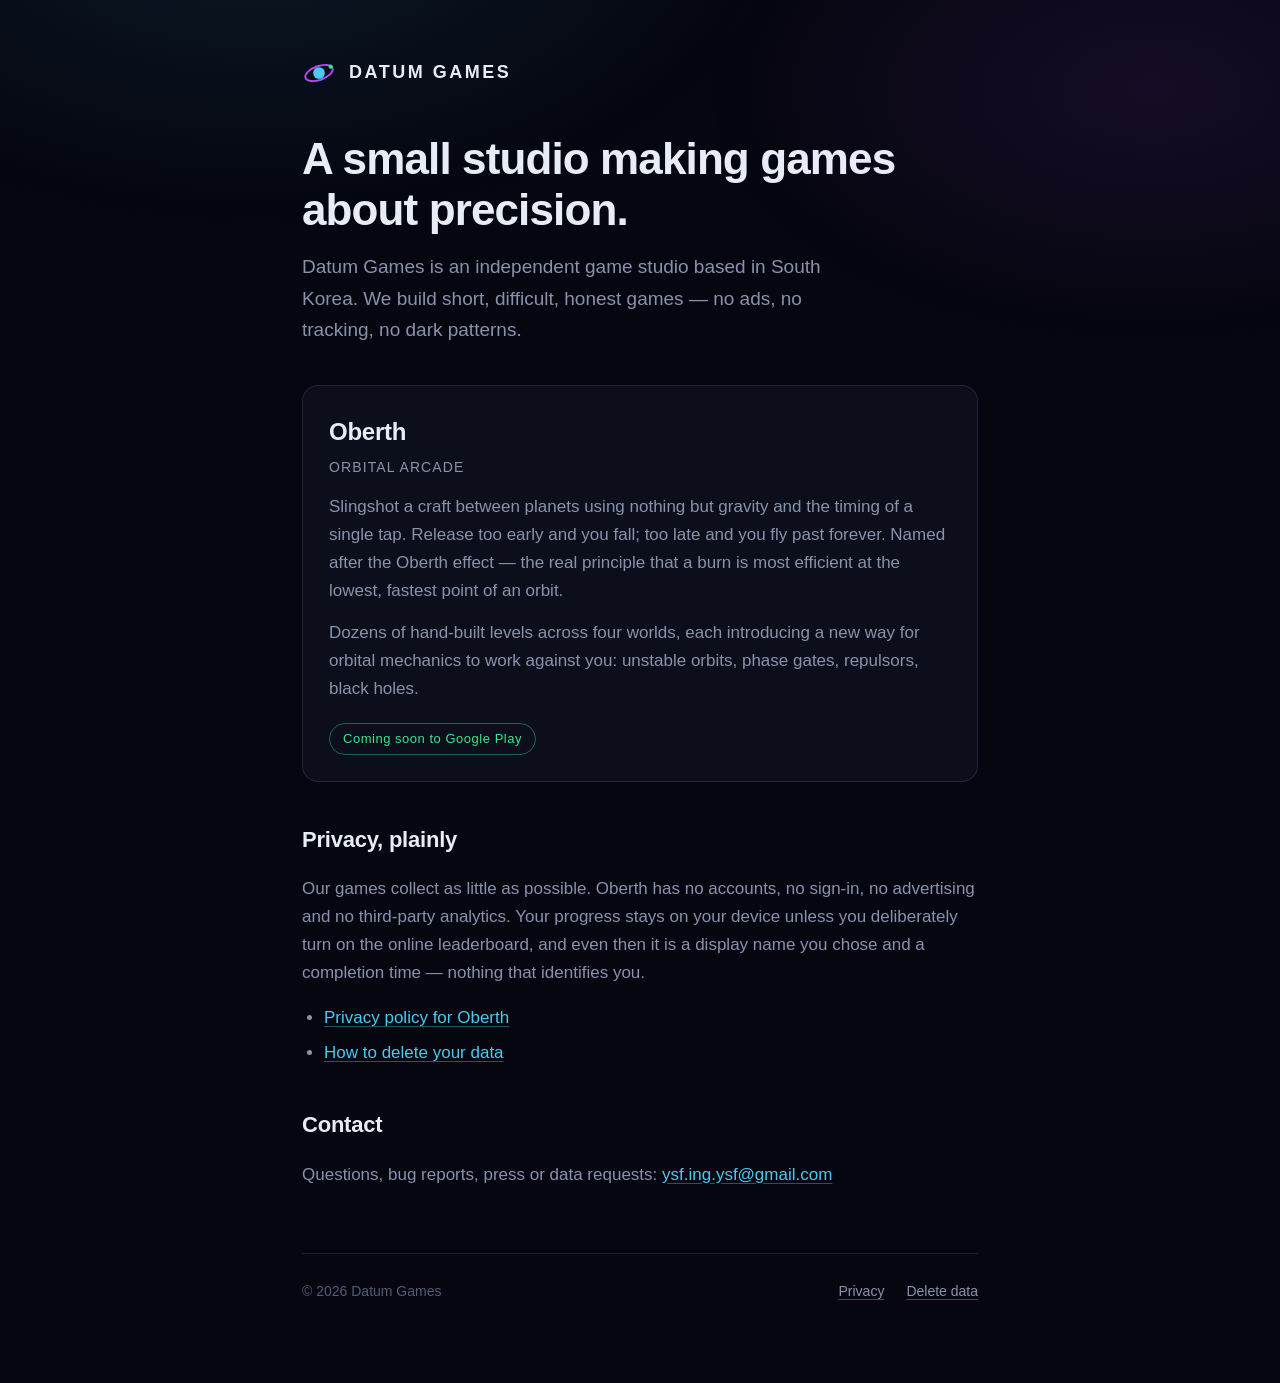
==== index.html @ 2ebe7a08 "Datum Games site: studio page, privacy policy and data deletion Google Play needs three public URLs " ====
<!doctype html>
<html lang="en">
<head>
<meta charset="utf-8">
<meta name="viewport" content="width=device-width, initial-scale=1">
<title>Datum Games</title>
<meta name="description" content="Datum Games is a small independent game studio. We make Oberth, an orbital arcade game about timing.">
<link rel="stylesheet" href="style.css">
<link rel="icon" href="data:image/svg+xml,<svg xmlns='http://www.w3.org/2000/svg' viewBox='0 0 32 32'><circle cx='16' cy='16' r='5' fill='%234CC9F0'/><ellipse cx='16' cy='16' rx='13' ry='6' fill='none' stroke='%23B34CF0' stroke-width='2'/></svg>">
</head>
<body>
<div class="wrap">

  <a class="brand" href="./">
    <svg class="mark" viewBox="0 0 32 32" aria-hidden="true">
      <ellipse cx="16" cy="16" rx="13.5" ry="6.5" fill="none" stroke="#B34CF0" stroke-width="1.8" transform="rotate(-20 16 16)"/>
      <circle cx="16" cy="16" r="5.5" fill="#4CC9F0"/>
      <circle cx="27" cy="10" r="2" fill="#39E68B"/>
    </svg>
    <span class="brand-name">Datum Games</span>
  </a>

  <h1>A small studio making games about precision.</h1>
  <p class="lede">
    Datum Games is an independent game studio based in South Korea. We build
    short, difficult, honest games — no ads, no tracking, no dark patterns.
  </p>

  <div class="game">
    <h2>Oberth</h2>
    <p class="tagline">Orbital arcade</p>
    <p>
      Slingshot a craft between planets using nothing but gravity and the
      timing of a single tap. Release too early and you fall; too late and you
      fly past forever. Named after the Oberth effect — the real principle that
      a burn is most efficient at the lowest, fastest point of an orbit.
    </p>
    <p>
      Dozens of hand-built levels across four worlds, each introducing a new
      way for orbital mechanics to work against you: unstable orbits, phase
      gates, repulsors, black holes.
    </p>
    <span class="status">Coming soon to Google Play</span>
  </div>

  <h2>Privacy, plainly</h2>
  <p>
    Our games collect as little as possible. Oberth has no accounts, no
    sign-in, no advertising and no third-party analytics. Your progress stays
    on your device unless you deliberately turn on the online leaderboard, and
    even then it is a display name you chose and a completion time — nothing
    that identifies you.
  </p>
  <ul>
    <li><a href="privacy.html">Privacy policy for Oberth</a></li>
    <li><a href="delete-data.html">How to delete your data</a></li>
  </ul>

  <h2>Contact</h2>
  <p>
    Questions, bug reports, press or data requests:
    <a href="mailto:ysf.ing.ysf@gmail.com">ysf.ing.ysf@gmail.com</a>
  </p>

  <footer>
    <span>© 2026 Datum Games</span>
    <span class="spacer"></span>
    <a href="privacy.html">Privacy</a>
    <a href="delete-data.html">Delete data</a>
  </footer>

</div>
</body>
</html>
---- style.css ----
/*
 * Datum Games — shared styles.
 *
 * The palette is Oberth's own (src/theme.ts): near-black background, cyan
 * primary, violet accent. The site should look like it came from the same place
 * the game did.
 *
 * Everything is self-contained — no webfonts, no CDN, no analytics. A privacy
 * policy served from a page that phones a third party is a bad look, and this
 * site exists partly to be that policy's home.
 */

:root {
  --bg: #05060f;
  --bg-deep: #02030a;
  --panel: rgba(140, 160, 210, 0.06);
  --edge: rgba(140, 160, 210, 0.16);
  --text: #e8ecf8;
  --dim: #8992ad;
  --faint: #535b75;
  --primary: #4cc9f0;
  --accent: #b34cf0;
  --goal: #39e68b;
}

* {
  box-sizing: border-box;
}

body {
  margin: 0;
  background: var(--bg);
  color: var(--text);
  font-family: -apple-system, BlinkMacSystemFont, "Segoe UI", Roboto, "Helvetica Neue",
    Arial, "Apple SD Gothic Neo", "Noto Sans KR", sans-serif;
  line-height: 1.65;
  font-size: 17px;
  -webkit-font-smoothing: antialiased;
}

/* A faint deep-space wash, so the page is not a flat black rectangle. */
body::before {
  content: "";
  position: fixed;
  inset: 0;
  pointer-events: none;
  background:
    radial-gradient(60vw 50vh at 20% -10%, rgba(76, 201, 240, 0.10), transparent 70%),
    radial-gradient(50vw 40vh at 90% 10%, rgba(179, 76, 240, 0.10), transparent 70%);
}

.wrap {
  position: relative;
  max-width: 720px;
  margin: 0 auto;
  padding: 56px 22px 80px;
}

/* ---- masthead ---- */

.brand {
  display: flex;
  align-items: center;
  gap: 13px;
  text-decoration: none;
  color: inherit;
  margin-bottom: 44px;
}

.mark {
  width: 34px;
  height: 34px;
  flex: none;
}

.brand-name {
  font-size: 18px;
  font-weight: 700;
  letter-spacing: 0.14em;
  text-transform: uppercase;
}

h1 {
  font-size: clamp(30px, 6vw, 44px);
  line-height: 1.15;
  letter-spacing: -0.02em;
  margin: 0 0 16px;
}

.lede {
  color: var(--dim);
  font-size: clamp(17px, 2.4vw, 19px);
  margin: 0 0 40px;
  max-width: 54ch;
}

/* ---- game card ---- */

.game {
  border: 1px solid var(--edge);
  border-radius: 16px;
  background: var(--panel);
  padding: 26px;
  margin: 0 0 20px;
}

.game h2 {
  margin: 0 0 4px;
  font-size: 24px;
  letter-spacing: -0.01em;
}

.tagline {
  color: var(--primary);
  font-size: 14px;
  letter-spacing: 0.08em;
  text-transform: uppercase;
  margin: 0 0 16px;
}

.game p {
  color: var(--dim);
  margin: 0 0 14px;
}

.game p:last-child {
  margin-bottom: 0;
}

.status {
  display: inline-block;
  border: 1px solid rgba(57, 230, 139, 0.4);
  color: var(--goal);
  border-radius: 999px;
  padding: 4px 13px;
  font-size: 13px;
  letter-spacing: 0.04em;
  margin-top: 6px;
}

/* ---- long-form pages ---- */

h2 {
  font-size: 22px;
  margin: 40px 0 12px;
  letter-spacing: -0.01em;
}

h3 {
  font-size: 18px;
  margin: 28px 0 8px;
  color: var(--primary);
}

p,
li {
  color: var(--dim);
}

strong {
  color: var(--text);
  font-weight: 600;
}

a {
  color: var(--primary);
  text-decoration-color: rgba(76, 201, 240, 0.4);
  text-underline-offset: 3px;
}

a:hover {
  text-decoration-color: var(--primary);
}

ul {
  padding-left: 22px;
}

li {
  margin-bottom: 7px;
}

hr {
  border: 0;
  border-top: 1px solid var(--edge);
  margin: 40px 0;
}

/* Tables carry the "what we collect" grid, which is the substance of the
   policy — so they get to be readable on a phone rather than clipped. */
.table-scroll {
  overflow-x: auto;
  margin: 18px 0;
}

table {
  border-collapse: collapse;
  width: 100%;
  min-width: 460px;
  font-size: 15px;
}

th,
td {
  text-align: left;
  padding: 11px 14px;
  border-bottom: 1px solid var(--edge);
  vertical-align: top;
}

th {
  color: var(--text);
  font-weight: 600;
  border-bottom-color: rgba(140, 160, 210, 0.3);
}

td {
  color: var(--dim);
}

.note {
  border-left: 2px solid var(--accent);
  padding: 2px 0 2px 16px;
  margin: 22px 0;
  color: var(--dim);
}

.updated {
  color: var(--faint);
  font-size: 14px;
  margin-top: 8px;
}

/* ---- footer ---- */

footer {
  margin-top: 64px;
  padding-top: 26px;
  border-top: 1px solid var(--edge);
  color: var(--faint);
  font-size: 14px;
  display: flex;
  flex-wrap: wrap;
  gap: 10px 22px;
  align-items: center;
}

footer a {
  color: var(--dim);
}

footer .spacer {
  flex: 1;
}

@media (max-width: 560px) {
  .wrap {
    padding: 38px 18px 60px;
  }
  body {
    font-size: 16px;
  }
}
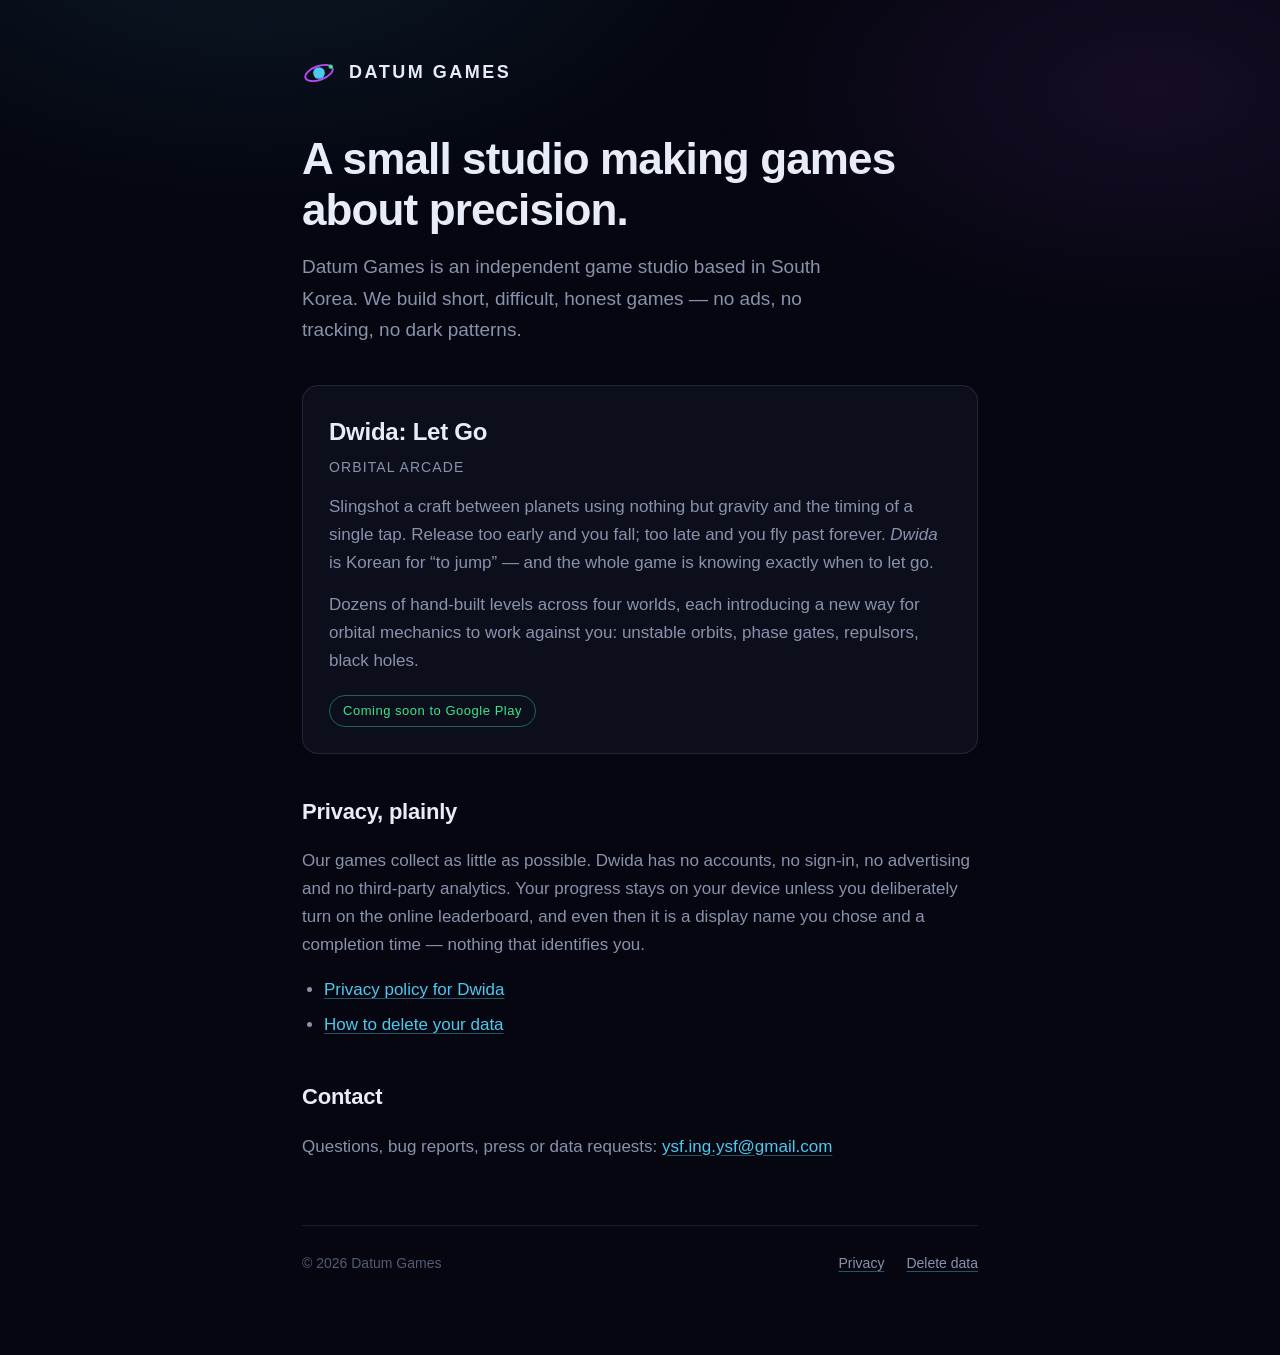
==== commit 81a80f8c: "Rename the game to Dwida, and cover purchases and RevenueCat The game shipped as Oberth's working ti" ====
--- a/index.html
+++ b/index.html
@@ -4,7 +4,7 @@
 <meta charset="utf-8">
 <meta name="viewport" content="width=device-width, initial-scale=1">
 <title>Datum Games</title>
-<meta name="description" content="Datum Games is a small independent game studio. We make Oberth, an orbital arcade game about timing.">
+<meta name="description" content="Datum Games is a small independent game studio. We make Dwida, a one-tap orbital arcade game about timing.">
 <link rel="stylesheet" href="style.css">
 <link rel="icon" href="data:image/svg+xml,<svg xmlns='http://www.w3.org/2000/svg' viewBox='0 0 32 32'><circle cx='16' cy='16' r='5' fill='%234CC9F0'/><ellipse cx='16' cy='16' rx='13' ry='6' fill='none' stroke='%23B34CF0' stroke-width='2'/></svg>">
 </head>
@@ -27,13 +27,13 @@
   </p>
 
   <div class="game">
-    <h2>Oberth</h2>
+    <h2>Dwida: Let Go</h2>
     <p class="tagline">Orbital arcade</p>
     <p>
       Slingshot a craft between planets using nothing but gravity and the
       timing of a single tap. Release too early and you fall; too late and you
-      fly past forever. Named after the Oberth effect — the real principle that
-      a burn is most efficient at the lowest, fastest point of an orbit.
+      fly past forever. <em>Dwida</em> is Korean for “to jump” — and the whole
+      game is knowing exactly when to let go.
     </p>
     <p>
       Dozens of hand-built levels across four worlds, each introducing a new
@@ -45,14 +45,14 @@
 
   <h2>Privacy, plainly</h2>
   <p>
-    Our games collect as little as possible. Oberth has no accounts, no
+    Our games collect as little as possible. Dwida has no accounts, no
     sign-in, no advertising and no third-party analytics. Your progress stays
     on your device unless you deliberately turn on the online leaderboard, and
     even then it is a display name you chose and a completion time — nothing
     that identifies you.
   </p>
   <ul>
-    <li><a href="privacy.html">Privacy policy for Oberth</a></li>
+    <li><a href="privacy.html">Privacy policy for Dwida</a></li>
     <li><a href="delete-data.html">How to delete your data</a></li>
   </ul>
 
--- a/style.css
+++ b/style.css
@@ -1,7 +1,7 @@
 /*
  * Datum Games — shared styles.
  *
- * The palette is Oberth's own (src/theme.ts): near-black background, cyan
+ * The palette is the game's own (src/theme.ts in the game repo): near-black background, cyan
  * primary, violet accent. The site should look like it came from the same place
  * the game did.
  *
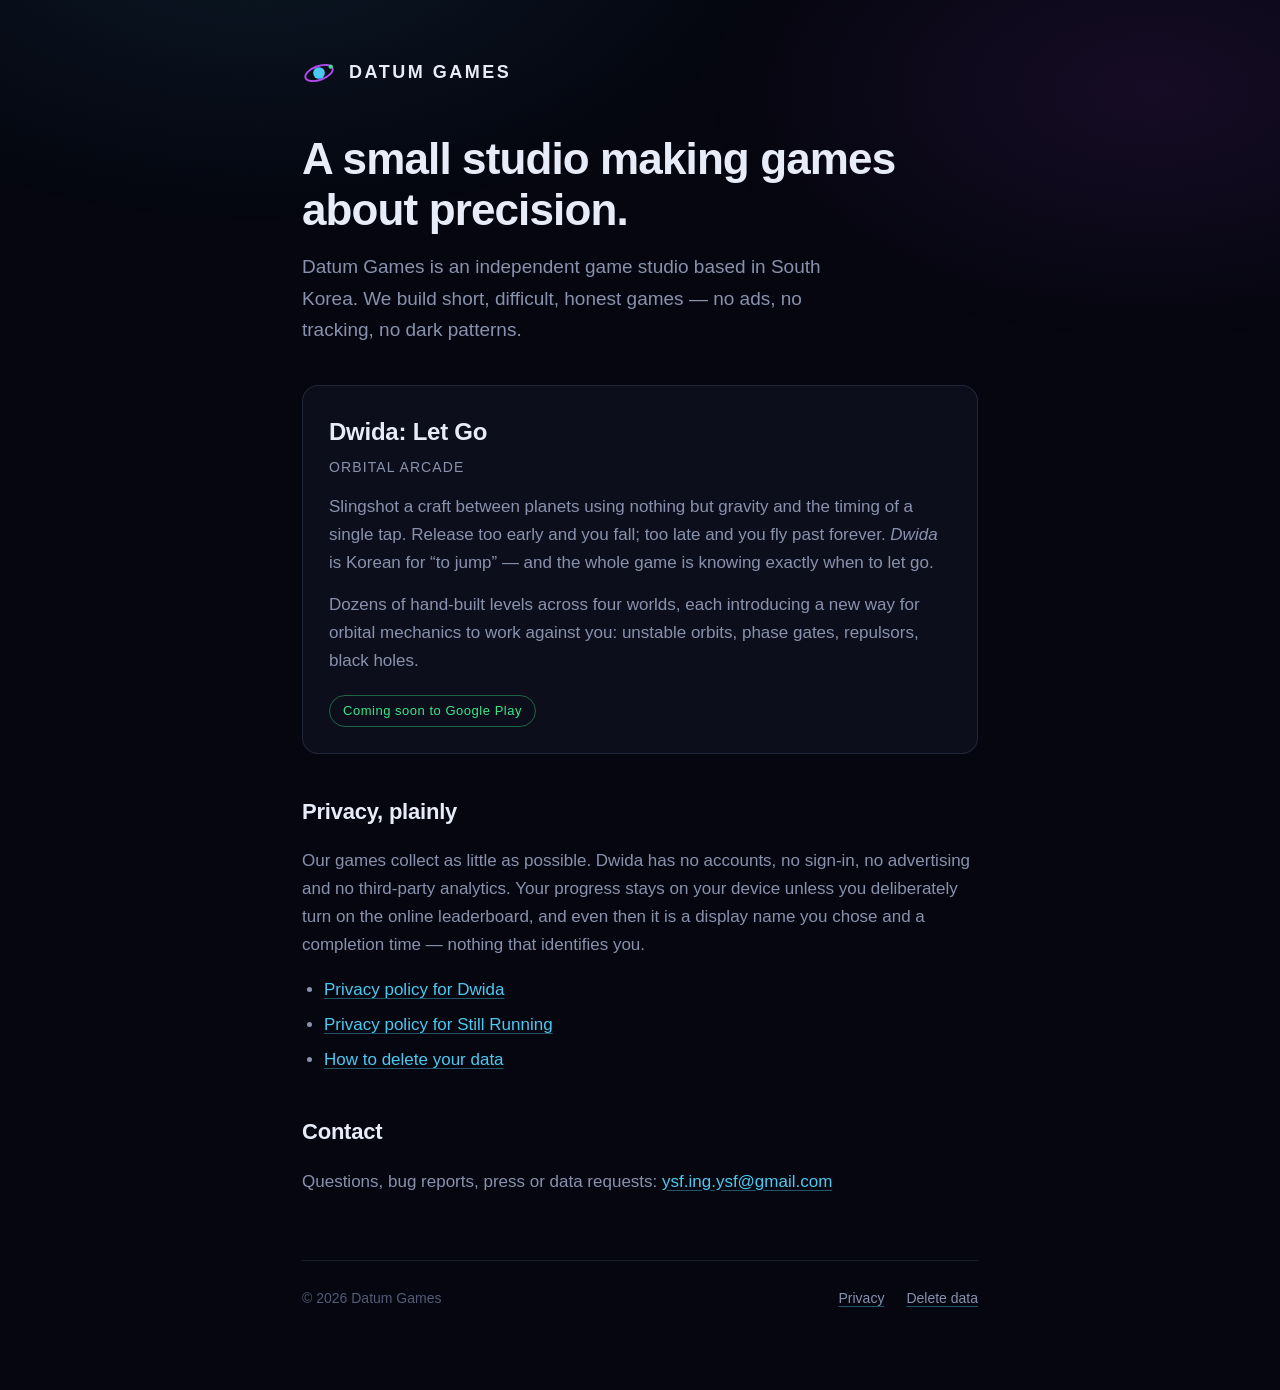
==== commit de98c1da: "Add the Still Running privacy policy Co-Authored-By: Claude Opus 5.5 <noreply@anthropic.com>" ====
--- a/index.html
+++ b/index.html
@@ -53,6 +53,7 @@
   </p>
   <ul>
     <li><a href="privacy.html">Privacy policy for Dwida</a></li>
+    <li><a href="still-running-privacy.html">Privacy policy for Still Running</a></li>
     <li><a href="delete-data.html">How to delete your data</a></li>
   </ul>
 
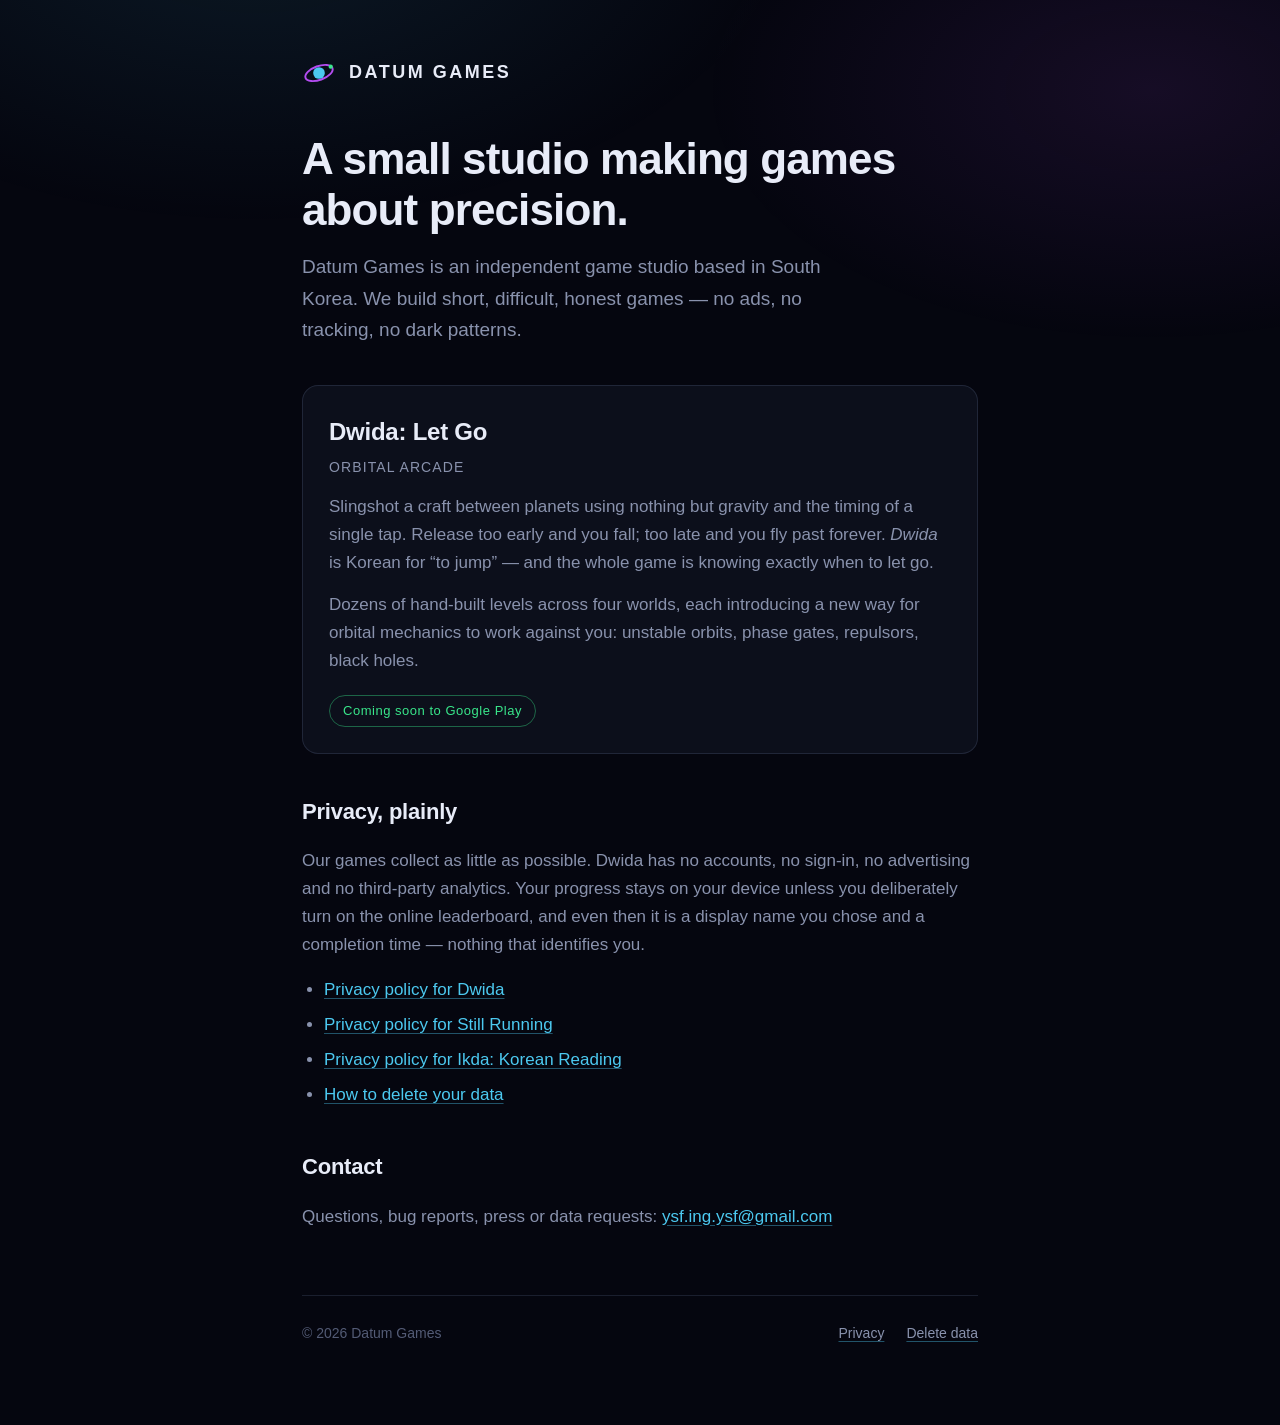
==== commit 7b8d19aa: "Add Ikda: Korean Reading privacy policy Co-Authored-By: Claude Opus 5.5 <noreply@anthropic.com>" ====
--- a/index.html
+++ b/index.html
@@ -54,6 +54,7 @@
   <ul>
     <li><a href="privacy.html">Privacy policy for Dwida</a></li>
     <li><a href="still-running-privacy.html">Privacy policy for Still Running</a></li>
+    <li><a href="ikda-privacy.html">Privacy policy for Ikda: Korean Reading</a></li>
     <li><a href="delete-data.html">How to delete your data</a></li>
   </ul>
 
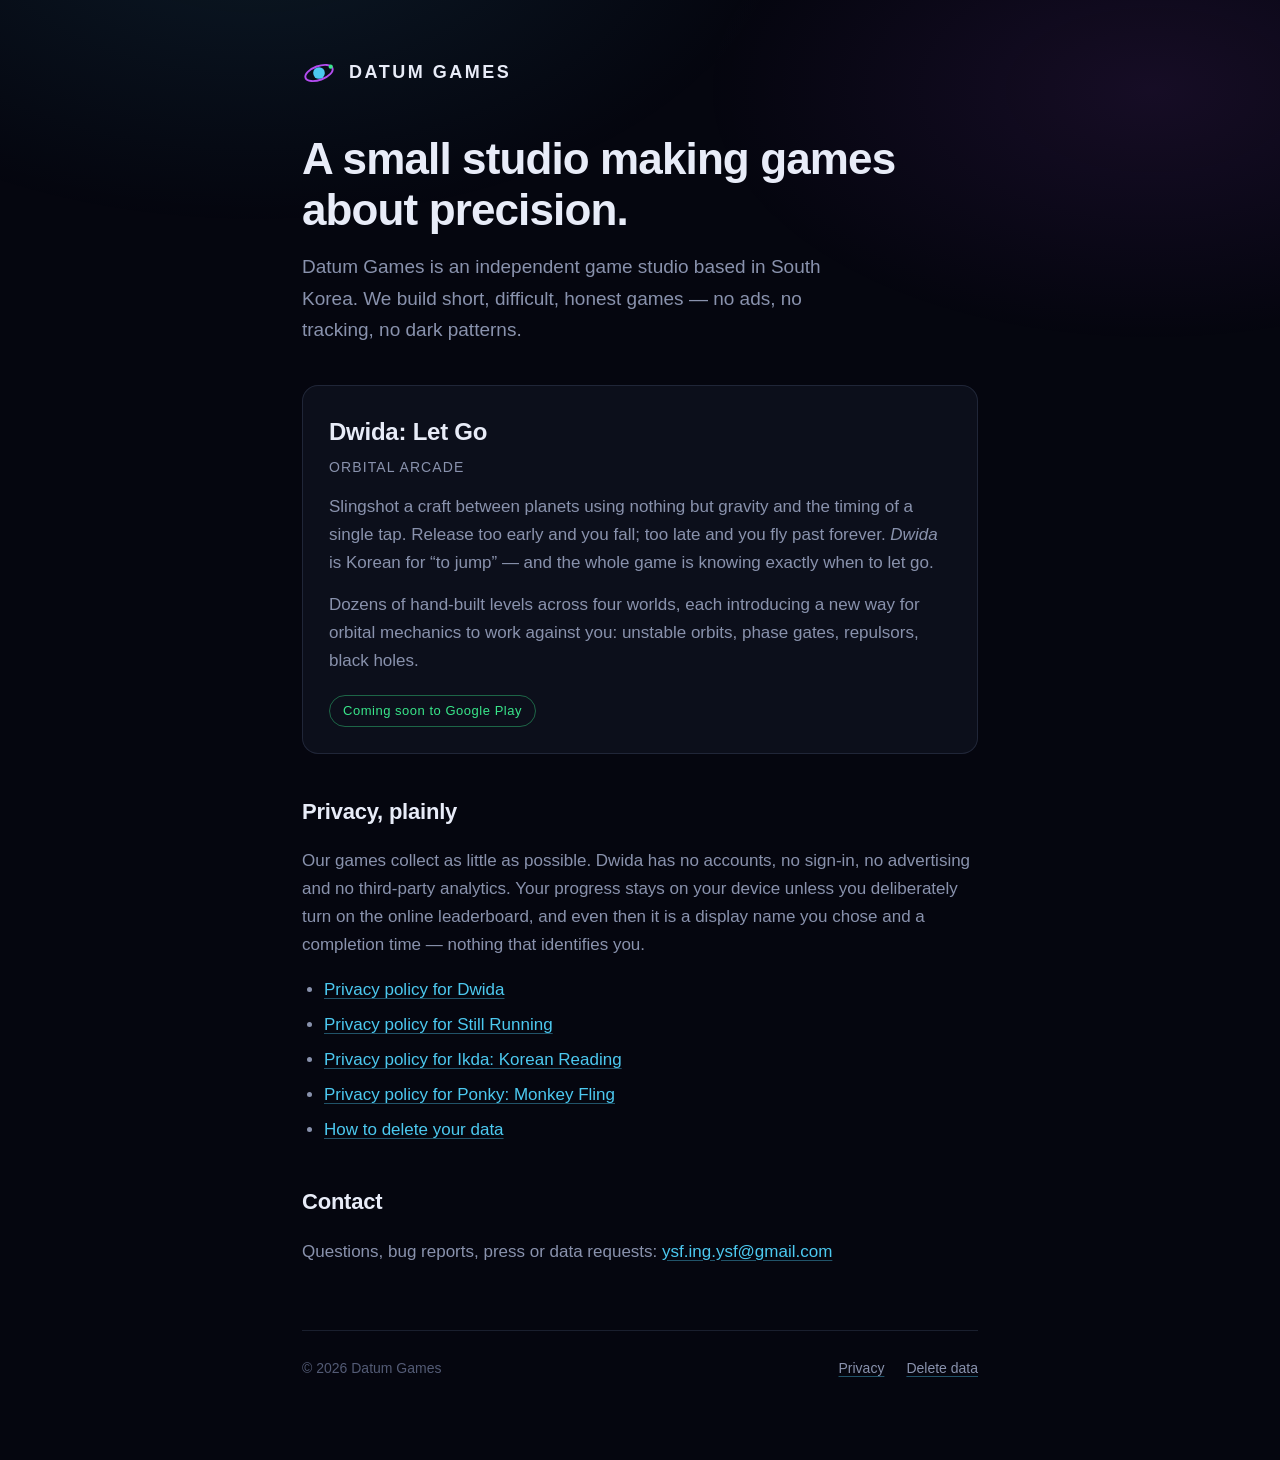
==== commit 7224b6e7: "Add the Ponky: Monkey Fling privacy policy Co-Authored-By: Claude Opus 5.5 <noreply@anthropic.com>" ====
--- a/index.html
+++ b/index.html
@@ -55,6 +55,7 @@
     <li><a href="privacy.html">Privacy policy for Dwida</a></li>
     <li><a href="still-running-privacy.html">Privacy policy for Still Running</a></li>
     <li><a href="ikda-privacy.html">Privacy policy for Ikda: Korean Reading</a></li>
+    <li><a href="ponky-privacy.html">Privacy policy for Ponky: Monkey Fling</a></li>
     <li><a href="delete-data.html">How to delete your data</a></li>
   </ul>
 
